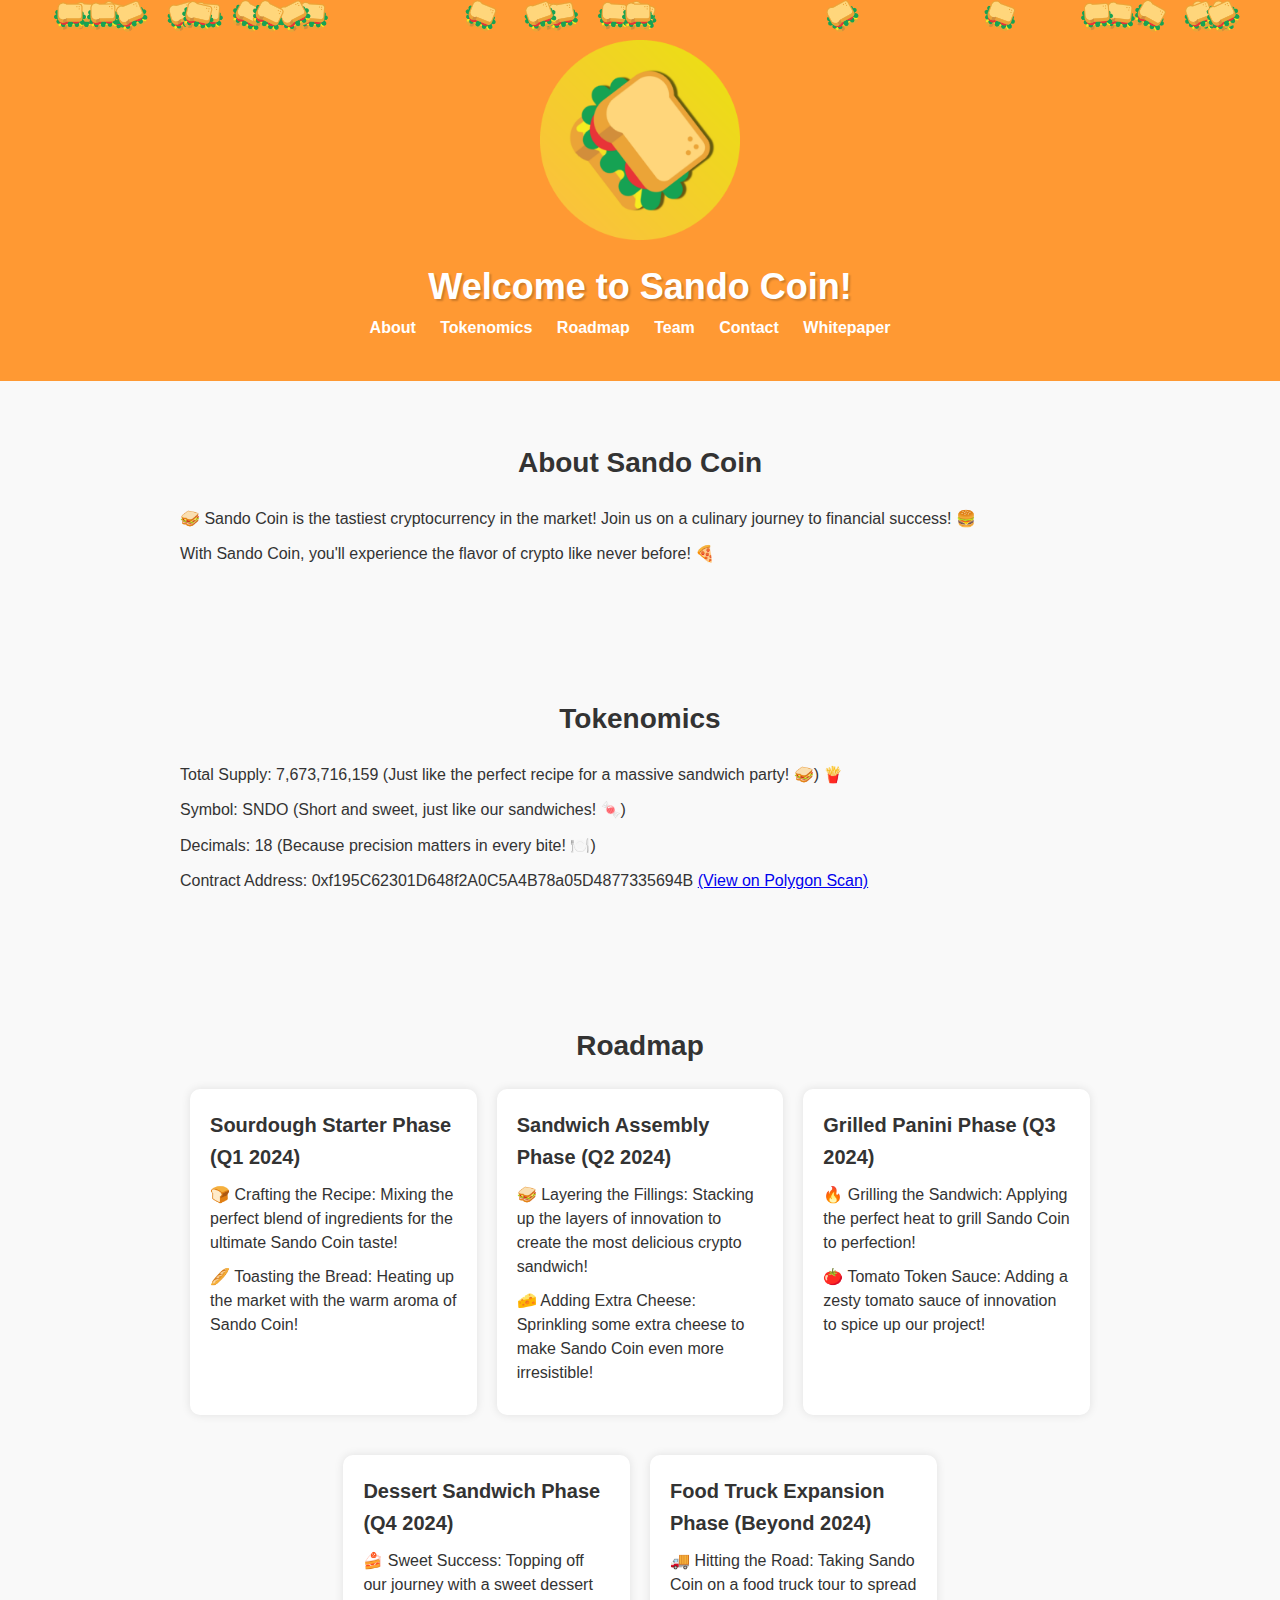
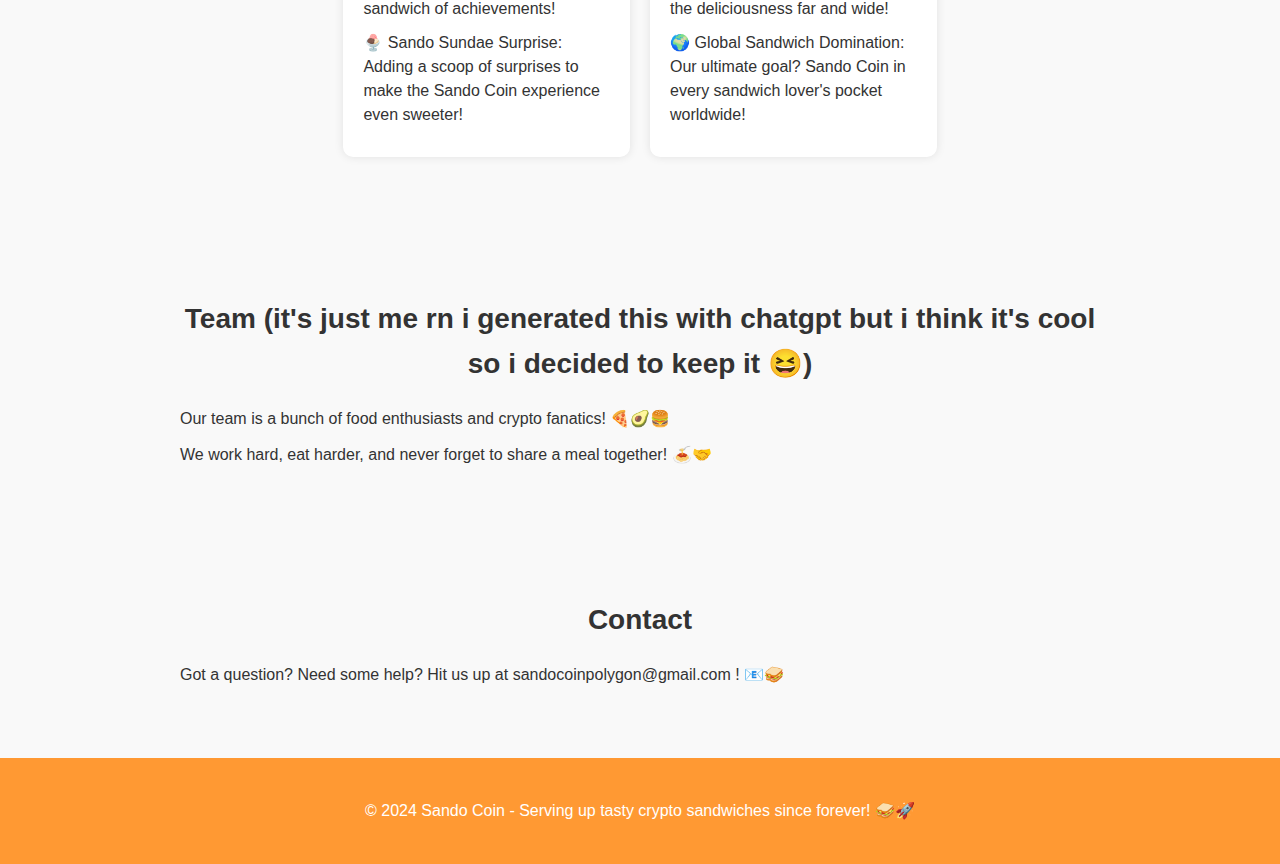
==== index.html @ f401426a "holup lemme cook" ====
<!DOCTYPE html>
<html lang="en">
<head>
    <meta charset="UTF-8">
    <meta name="viewport" content="width=device-width, initial-scale=1.0">
    <title>Sando Coin</title>
    <link rel="stylesheet" href="styles.css">
    <script async src="https://pagead2.googlesyndication.com/pagead/js/adsbygoogle.js?client=ca-pub-7301959374608410"
     crossorigin="anonymous"></script>
    <link rel="shortcut icon" type="image/x-icon" href="favicon.ico?">
</head>
<body>
    <header>
        <div class="container">
            <img src="./assets/sando_coin_image.png" alt="Sando Coin Image">
            <h1>Welcome to Sando Coin!</h1>
            <nav>
                <ul>
                    <li><a href="#about">About</a></li>
                    <li><a href="#tokenomics">Tokenomics</a></li>
                    <li><a href="#roadmap">Roadmap</a></li>
                    <li><a href="#team">Team</a></li>
                    <li><a href="#contact">Contact</a></li>
                    <li><a href="./whitepaper">Whitepaper</a></li> <!-- Link to the whitepaper -->
                </ul>
            </nav>
        </div>
    </header>

    <section id="about">
        <div class="container">
            <h2>About Sando Coin</h2>
            <p>🥪 Sando Coin is the tastiest cryptocurrency in the market! Join us on a culinary journey to financial success! 🍔</p>
            <p>With Sando Coin, you'll experience the flavor of crypto like never before! 🍕</p>
        </div>
    </section>

    <section id="tokenomics">
        <div class="container">
            <h2>Tokenomics</h2>
            <p>Total Supply: 7,673,716,159 (Just like the perfect recipe for a massive sandwich party! 🥪) 🍟</p>
            <p>Symbol: SNDO (Short and sweet, just like our sandwiches! 🍬) </p>
            <p>Decimals: 18 (Because precision matters in every bite! 🍽️) </p>
            <p>Contract Address: <span id="contract-address">Loading...</span></p>
        </div>
    </section>

    <section id="roadmap">
        <div class="container">
            <h2>Roadmap</h2>
            <div class="roadmap-section">
                <div class="phase">
                    <h3>Sourdough Starter Phase (Q1 2024)</h3>
                    <ul>
                        <li>🍞 Crafting the Recipe: Mixing the perfect blend of ingredients for the ultimate Sando Coin taste!</li>
                        <li>🥖 Toasting the Bread: Heating up the market with the warm aroma of Sando Coin!</li>
                    </ul>
                </div>
                <div class="phase">
                    <h3>Sandwich Assembly Phase (Q2 2024)</h3>
                    <ul>
                        <li>🥪 Layering the Fillings: Stacking up the layers of innovation to create the most delicious crypto sandwich!</li>
                        <li>🧀 Adding Extra Cheese: Sprinkling some extra cheese to make Sando Coin even more irresistible!</li>
                    </ul>
                </div>
                <div class="phase">
                    <h3>Grilled Panini Phase (Q3 2024)</h3>
                    <ul>
                        <li>🔥 Grilling the Sandwich: Applying the perfect heat to grill Sando Coin to perfection!</li>
                        <li>🍅 Tomato Token Sauce: Adding a zesty tomato sauce of innovation to spice up our project!</li>
                    </ul>
                </div>
                <div class="phase">
                    <h3>Dessert Sandwich Phase (Q4 2024)</h3>
                    <ul>
                        <li>🍰 Sweet Success: Topping off our journey with a sweet dessert sandwich of achievements!</li>
                        <li>🍨 Sando Sundae Surprise: Adding a scoop of surprises to make the Sando Coin experience even sweeter!</li>
                    </ul>
                </div>
                <div class="phase">
                    <h3>Food Truck Expansion Phase (Beyond 2024)</h3>
                    <ul>
                        <li>🚚 Hitting the Road: Taking Sando Coin on a food truck tour to spread the deliciousness far and wide!</li>
                        <li>🌍 Global Sandwich Domination: Our ultimate goal? Sando Coin in every sandwich lover's pocket worldwide!</li>
                    </ul>
                </div>
            </div>
        </div>
    </section>

    <section id="team">
        <div class="container">
            <h2>Team (it's just me rn i generated this with chatgpt but i think it's cool so i decided to keep it 😆)</h2>
            <p>Our team is a bunch of food enthusiasts and crypto fanatics! 🍕🥑🍔</p>
            <p>We work hard, eat harder, and never forget to share a meal together! 🍝🤝</p>
        </div>
    </section>

    <section id="contact">
        <div class="container">
            <h2>Contact</h2>
            <p>Got a question? Need some help? Hit us up at <a href="mailto:sandocoinpolygon@gmail.com"></a> sandocoinpolygon@gmail.com ! 📧🥪</p>
        </div>
    </section>

    <footer>
        <div class="container">
            <p>&copy; 2024 Sando Coin - Serving up tasty crypto sandwiches since forever! 🥪🚀</p>
        </div>
    </footer>

    <div class="sandwiches"></div>

    <script src="animations.js"></script>
    <script src="contract.js"></script>
</body>
</html>
---- styles.css ----
/* Reset CSS */
* {
    margin: 0;
    padding: 0;
    box-sizing: border-box;
}

body {
    font-family: Arial, sans-serif;
    background-color: #f9f9f9;
    color: #333;
    line-height: 1.6;
    overflow-x: hidden; /* Prevent horizontal scrollbar */
}

.container {
    max-width: 960px;
    margin: 0 auto;
    padding: 20px;
}

header {
    background-color: #ff9933;
    color: #fff;
    padding: 20px 0;
    text-align: center;
    animation: fadeInDown 1s ease-out; /* Fade in animation */
}

header img {
    max-width: 200px;
}

header h1 {
    margin-top: 10px;
    font-size: 36px;
    text-shadow: 2px 2px 2px rgba(0, 0, 0, 0.2);
}

nav ul {
    list-style-type: none;
}

nav ul li {
    display: inline;
    margin-right: 20px;
}

nav ul li a {
    text-decoration: none;
    color: #fff;
    font-weight: bold;
}

section {
    padding: 40px 0;
    animation: fadeInUp 1s ease-out; /* Fade in animation */
}

section h2 {
    margin-bottom: 20px;
    font-size: 28px;
    text-align: center;
}

section p {
    margin-bottom: 10px;
}

footer {
    background-color: #ff9933;
    color: #fff;
    text-align: center;
    padding: 20px 0;
    animation: fadeInUp 1s ease-out; /* Fade in animation */
}

footer p {
    margin: 0;
}

/* Roadmap Styles */
.roadmap-section {
    display: flex;
    flex-wrap: wrap;
    justify-content: center;
    gap: 20px;
}

.phase {
    background-color: #fff;
    border-radius: 10px;
    box-shadow: 0 0 10px rgba(0, 0, 0, 0.1);
    padding: 20px;
    width: calc(33.33% - 20px);
    margin-bottom: 20px;
    animation: fadeIn 1s ease-out; /* Fade in animation */
}

.phase h3 {
    font-size: 20px;
    margin-bottom: 10px;
    color: #333;
}

.phase ul {
    list-style-type: none;
    padding: 0;
}

.phase ul li {
    margin-bottom: 10px;
    line-height: 1.5;
}

/* Animations */
@keyframes fadeInDown {
    from {
        opacity: 0;
        transform: translateY(-50px);
    }
    to {
        opacity: 1;
        transform: translateY(0);
    }
}

@keyframes fadeInUp {
    from {
        opacity: 0;
        transform: translateY(50px);
    }
    to {
        opacity: 1;
        transform: translateY(0);
    }
}

@keyframes fadeIn {
    from {
        opacity: 0;
    }
    to {
        opacity: 1;
    }
}

/* Animated background */
body {
    
}

.sandwiches {
    position: fixed;
    top: 0;
    left: 0;
    width: 100%;
    height: 100%;
    pointer-events: none; /* Ensure sandwiches don't interfere with user interactions */
}

.sandwich {
    position: absolute;
    width: 32px;
    height: 32px;
    background: url('./assets/sandwich.png') no-repeat center center/contain;
    animation: fall 5s linear infinite;
}

/* Animation keyframes */
@keyframes fall {
    0% {
        transform: translateY(-100%);
    }
    100% {
        transform: translateY(100vh);
    }
}
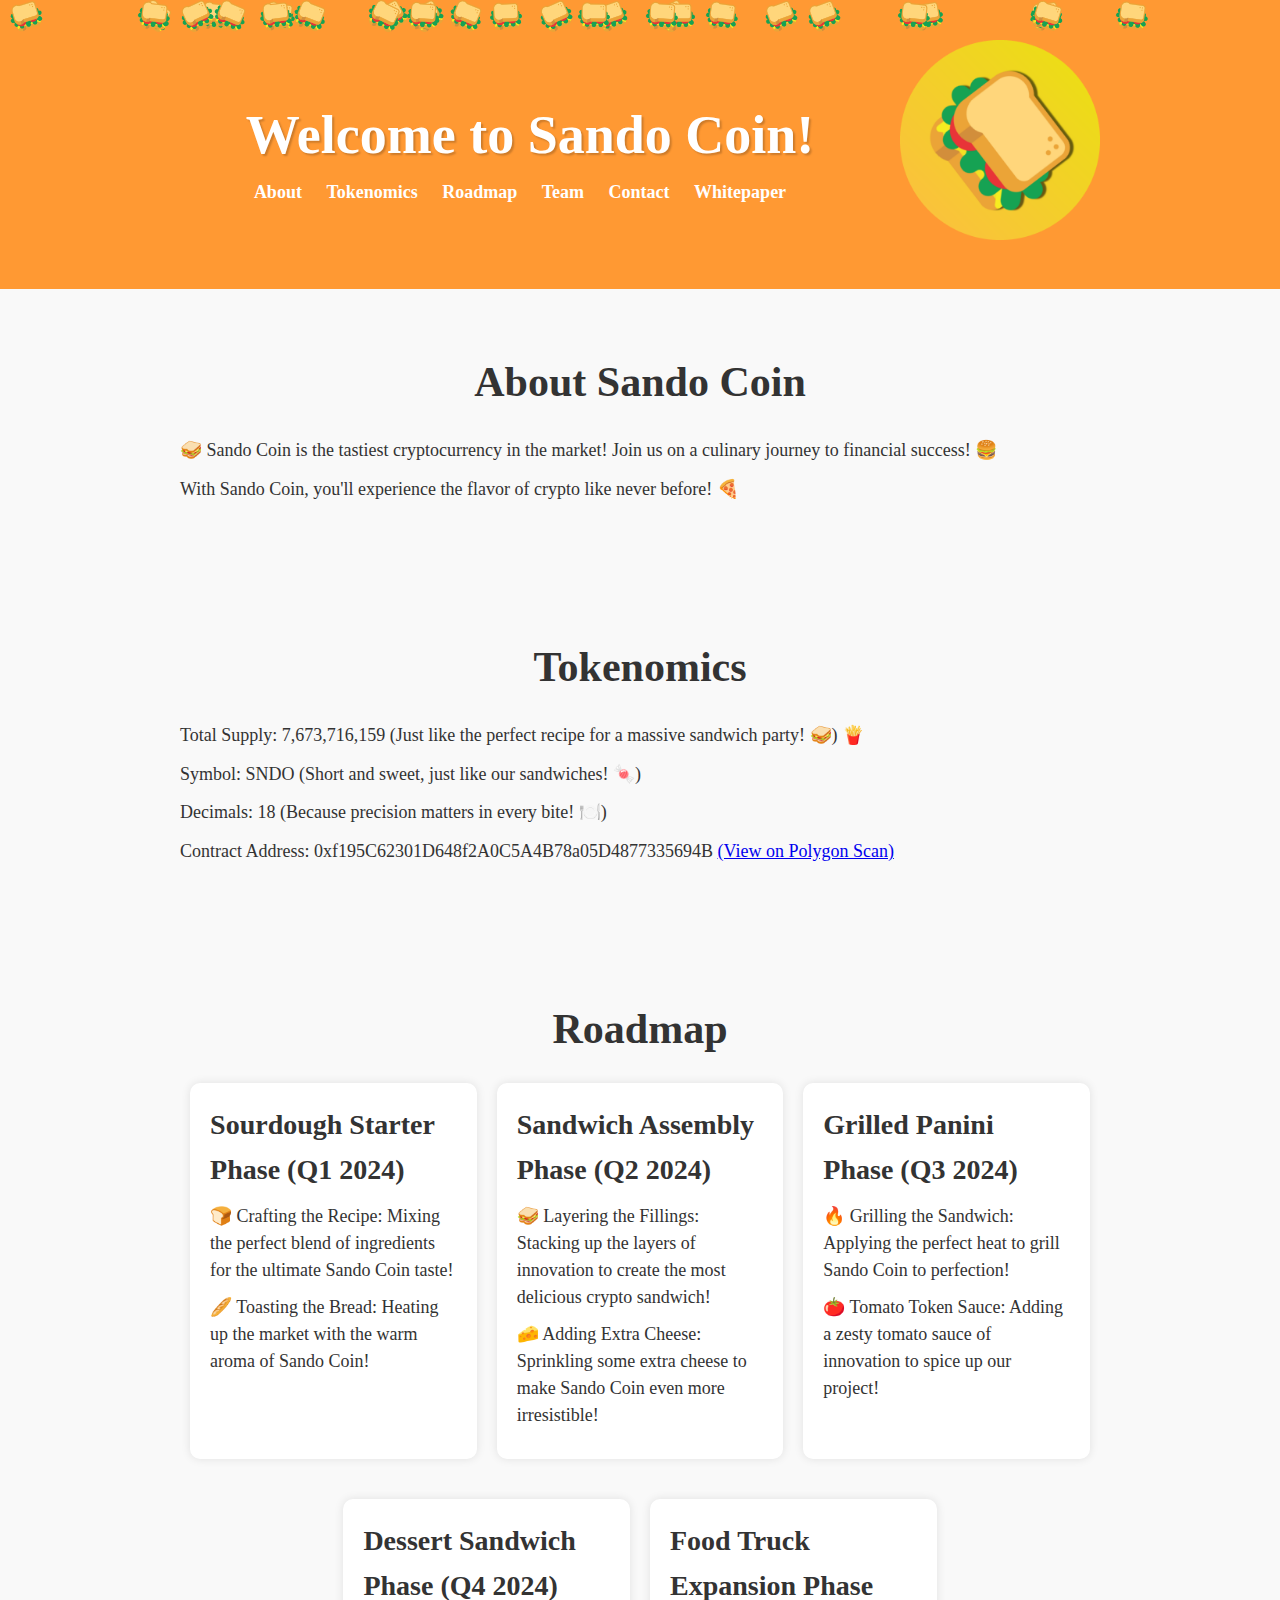
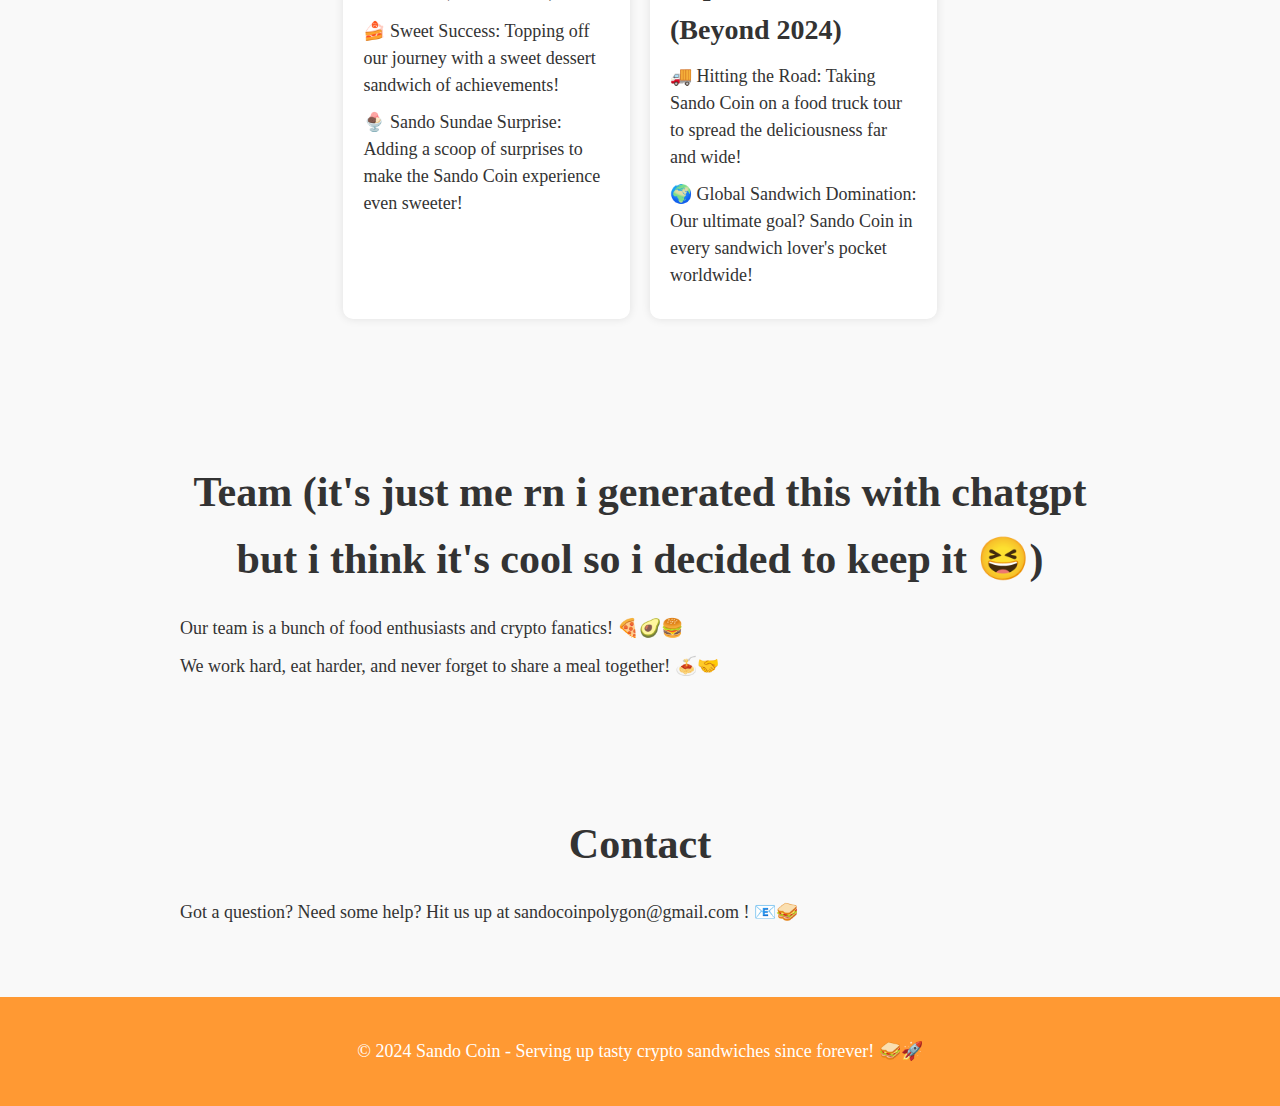
==== commit 3a22315d: "did a bunch of things, thanks chatgpt" ====
--- a/index.html
+++ b/index.html
@@ -12,20 +12,29 @@
 <body>
     <header>
         <div class="container">
-            <img src="./assets/sando_coin_image.png" alt="Sando Coin Image">
-            <h1>Welcome to Sando Coin!</h1>
-            <nav>
-                <ul>
-                    <li><a href="#about">About</a></li>
-                    <li><a href="#tokenomics">Tokenomics</a></li>
-                    <li><a href="#roadmap">Roadmap</a></li>
-                    <li><a href="#team">Team</a></li>
-                    <li><a href="#contact">Contact</a></li>
-                    <li><a href="./whitepaper">Whitepaper</a></li> <!-- Link to the whitepaper -->
-                </ul>
-            </nav>
+            <div class="header-content">
+                <div class="text">
+                    <h1>Welcome to Sando Coin!</h1>
+                    <nav>
+                        <ul>
+                            <li><a href="#about">About</a></li>
+                            <li><a href="#tokenomics">Tokenomics</a></li>
+                            <li><a href="#roadmap">Roadmap</a></li>
+                            <li><a href="#team">Team</a></li>
+                            <li><a href="#contact">Contact</a></li>
+                            <li><a href="./whitepaper">Whitepaper</a></li> <!-- Link to the whitepaper -->
+                        </ul>
+                    </nav>
+                </div>
+                <div class="image">
+                    <img src="./assets/sando_coin_image.png" alt="Sando Coin Image">
+                </div>
+            </div>
         </div>
     </header>
+    
+    
+    
 
     <section id="about">
         <div class="container">
--- a/styles.css
+++ b/styles.css
@@ -6,11 +6,12 @@
 }
 
 body {
-    font-family: Arial, sans-serif;
+    font-family: 'ComicSans', cursive;
     background-color: #f9f9f9;
     color: #333;
     line-height: 1.6;
     overflow-x: hidden; /* Prevent horizontal scrollbar */
+    font-size: 18px;
 }
 
 .container {
@@ -25,7 +26,7 @@
     padding: 20px 0;
     text-align: center;
     animation: fadeInDown 1s ease-out; /* Fade in animation */
-}
+} 
 
 header img {
     max-width: 200px;
@@ -33,9 +34,9 @@
 
 header h1 {
     margin-top: 10px;
-    font-size: 36px;
+    font-size: 54px;
     text-shadow: 2px 2px 2px rgba(0, 0, 0, 0.2);
-}
+} 
 
 nav ul {
     list-style-type: none;
@@ -50,6 +51,7 @@
     text-decoration: none;
     color: #fff;
     font-weight: bold;
+    font-size: 18px
 }
 
 section {
@@ -59,7 +61,7 @@
 
 section h2 {
     margin-bottom: 20px;
-    font-size: 28px;
+    font-size: 42px;
     text-align: center;
 }
 
@@ -98,7 +100,7 @@
 }
 
 .phase h3 {
-    font-size: 20px;
+    font-size: 28px;
     margin-bottom: 10px;
     color: #333;
 }
@@ -111,6 +113,7 @@
 .phase ul li {
     margin-bottom: 10px;
     line-height: 1.5;
+    font-size: 18px;
 }
 
 /* Animations */
@@ -176,3 +179,39 @@
         transform: translateY(100vh);
     }
 }
+/* cool am i right*/
+@font-face {
+    font-family: 'ComicSans';
+    src: url('assets/COMICSANS.TTF') format('ttf'),
+         url('assets/COMICSANSBOLD.TTF') format('ttf');
+}
+
+h1, h2, h3, h4, h5, h6 {
+    font-family: 'ComicSans', cursive; /* Use 'ComicSans' font for all headings */
+    font-weight: bold; /* Make all headings bold */
+  }
+  .header-content {
+    display: flex;
+    align-items: center;
+}
+
+.header-content .text {
+    flex: 1;
+}
+
+.header-content .image {
+    margin-left: 20px;
+}
+
+/* Media query for smaller screens */
+@media (max-width: 768px) {
+    .header-content {
+        flex-direction: column;
+        align-items: center;
+    }
+
+    .header-content .image {
+        margin-top: 20px;
+        margin-left: 0;
+    }
+}
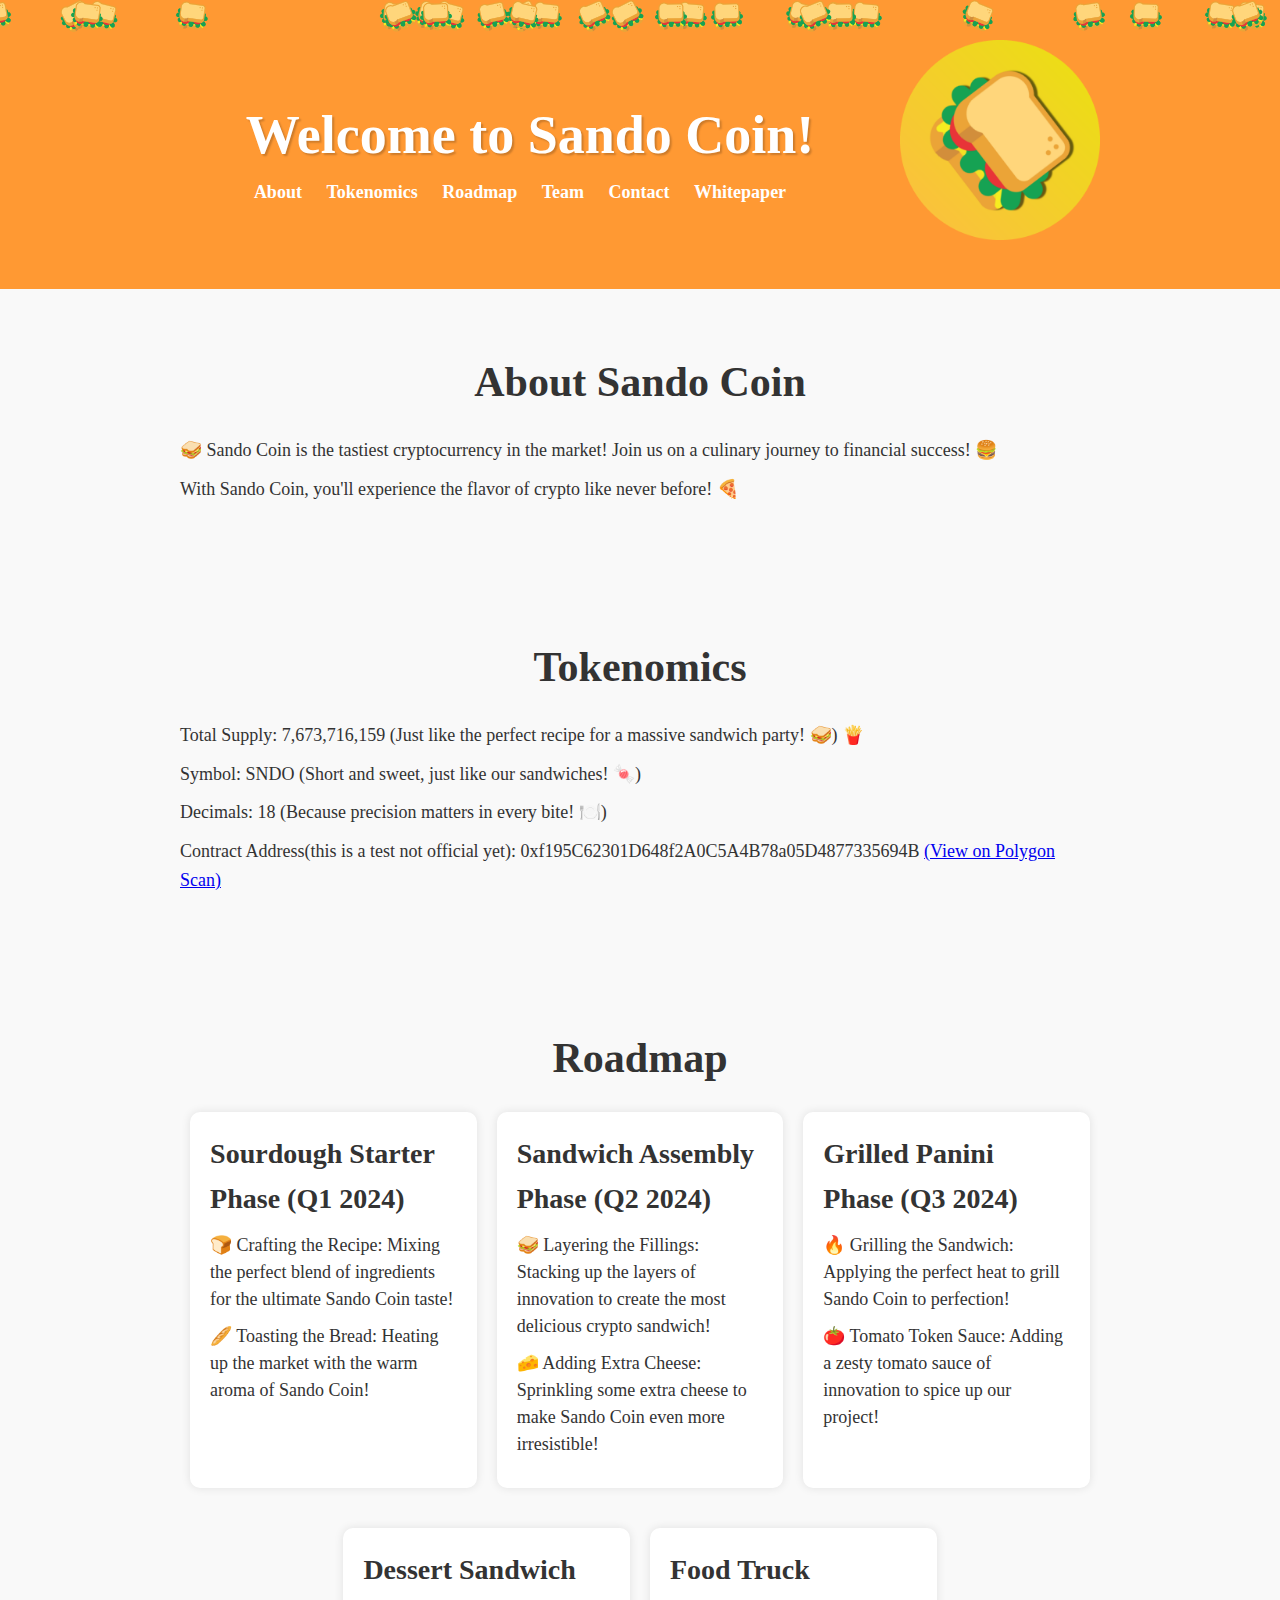
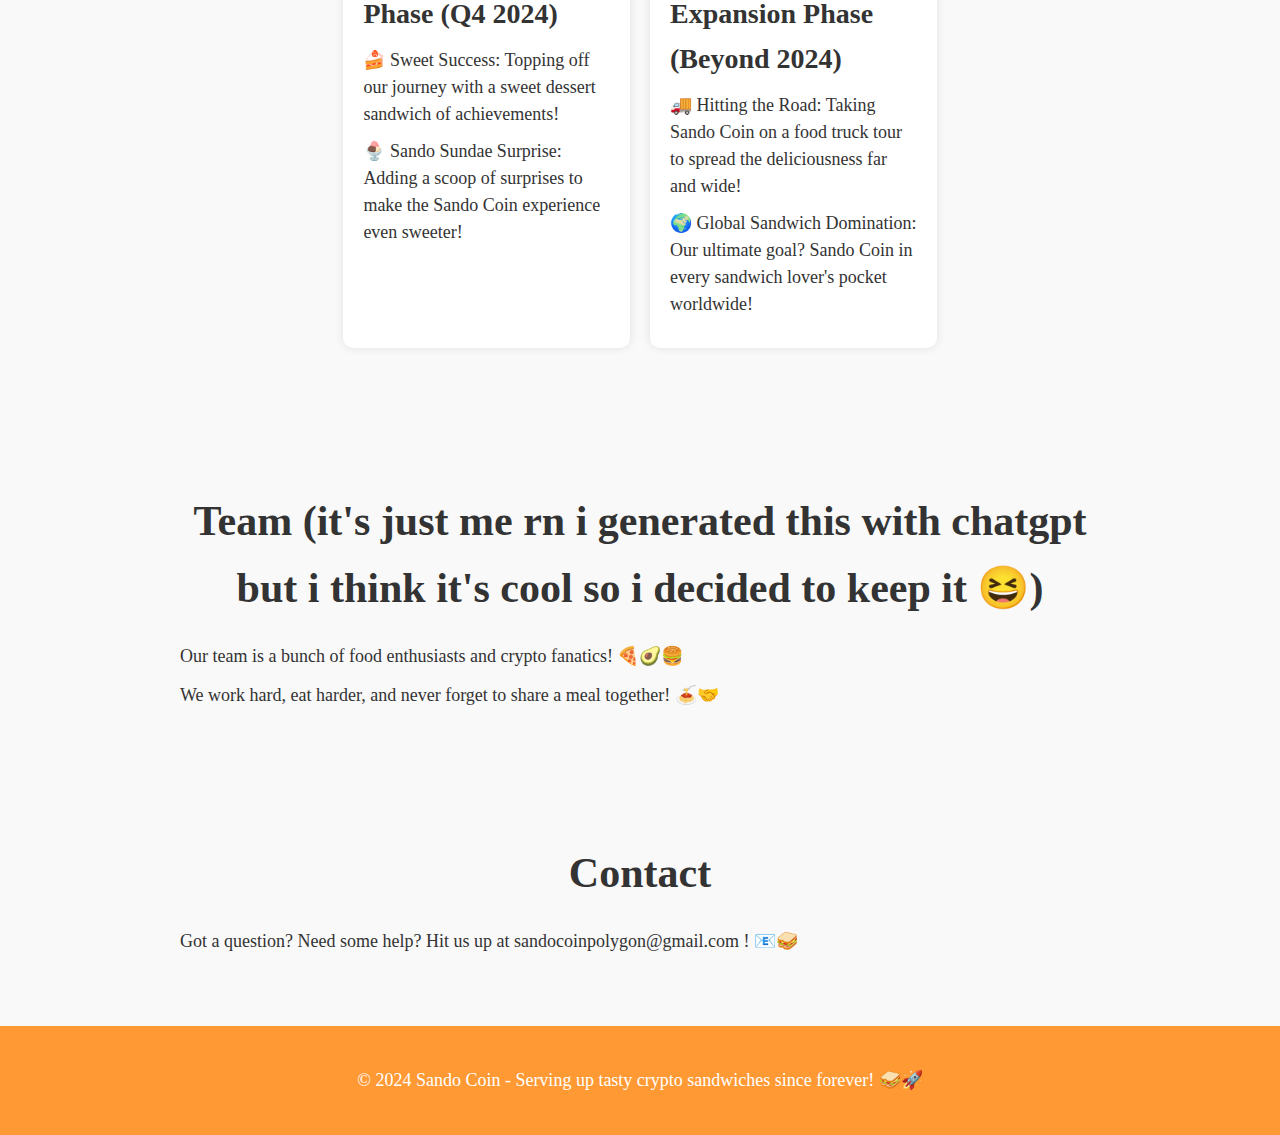
==== commit 9f2e6e8b: "ok holup dont do shizz yet" ====
--- a/index.html
+++ b/index.html
@@ -50,7 +50,7 @@
             <p>Total Supply: 7,673,716,159 (Just like the perfect recipe for a massive sandwich party! 🥪) 🍟</p>
             <p>Symbol: SNDO (Short and sweet, just like our sandwiches! 🍬) </p>
             <p>Decimals: 18 (Because precision matters in every bite! 🍽️) </p>
-            <p>Contract Address: <span id="contract-address">Loading...</span></p>
+            <p>Contract Address(this is a test not official yet): <span id="contract-address">Loading...</span></p>
         </div>
     </section>
 
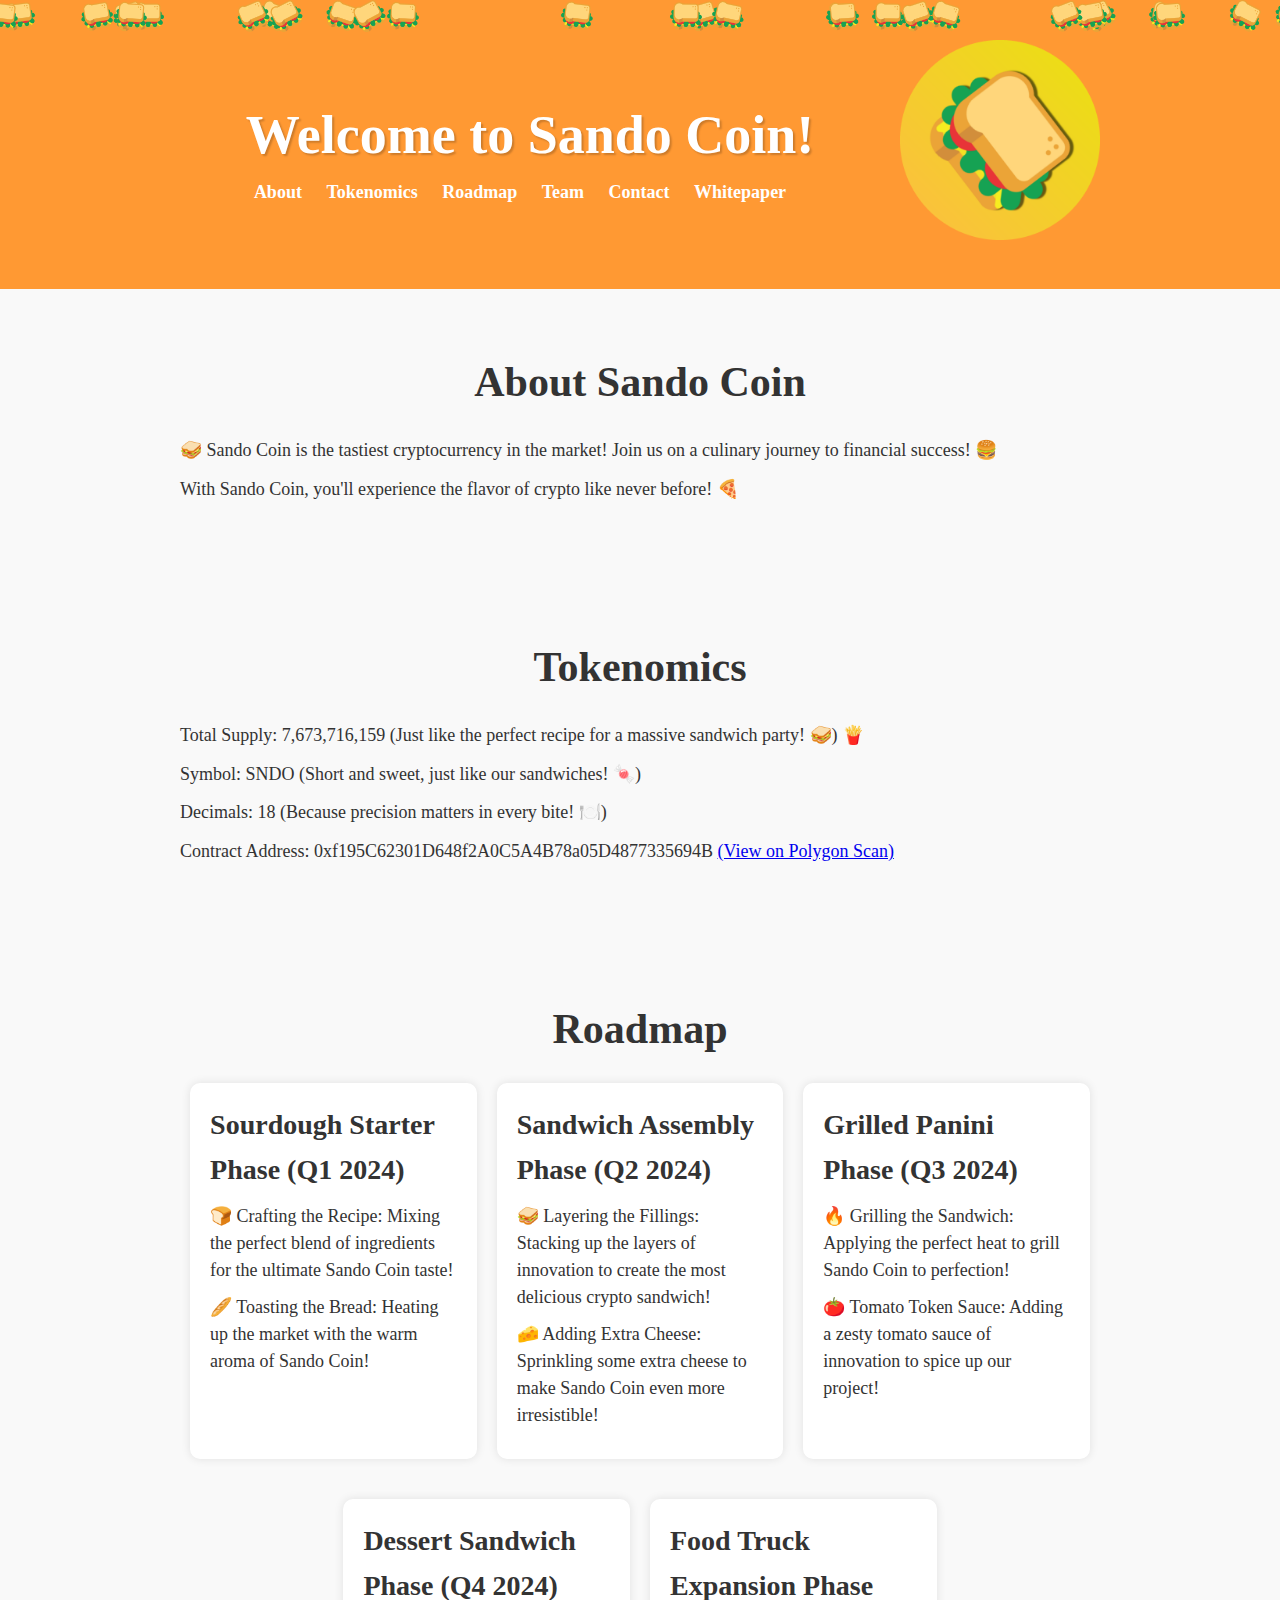
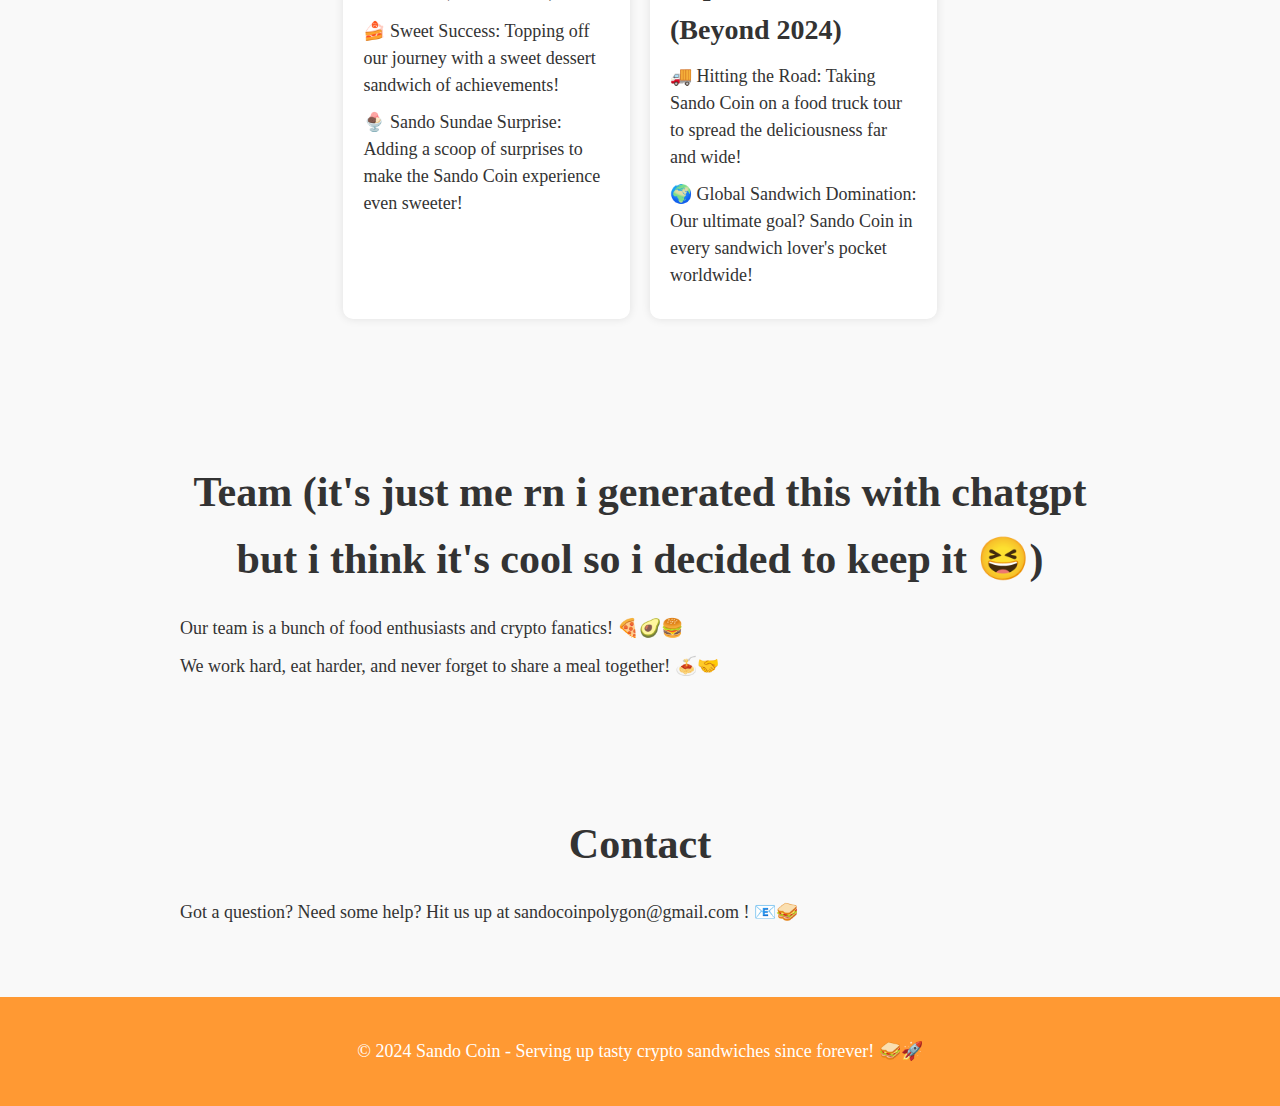
==== commit ca582369: "i cant make airdrop pls someone help me lol" ====
--- a/index.html
+++ b/index.html
@@ -50,7 +50,7 @@
             <p>Total Supply: 7,673,716,159 (Just like the perfect recipe for a massive sandwich party! 🥪) 🍟</p>
             <p>Symbol: SNDO (Short and sweet, just like our sandwiches! 🍬) </p>
             <p>Decimals: 18 (Because precision matters in every bite! 🍽️) </p>
-            <p>Contract Address(this is a test not official yet): <span id="contract-address">Loading...</span></p>
+            <p>Contract Address: <span id="contract-address">Loading...</span></p>
         </div>
     </section>
 
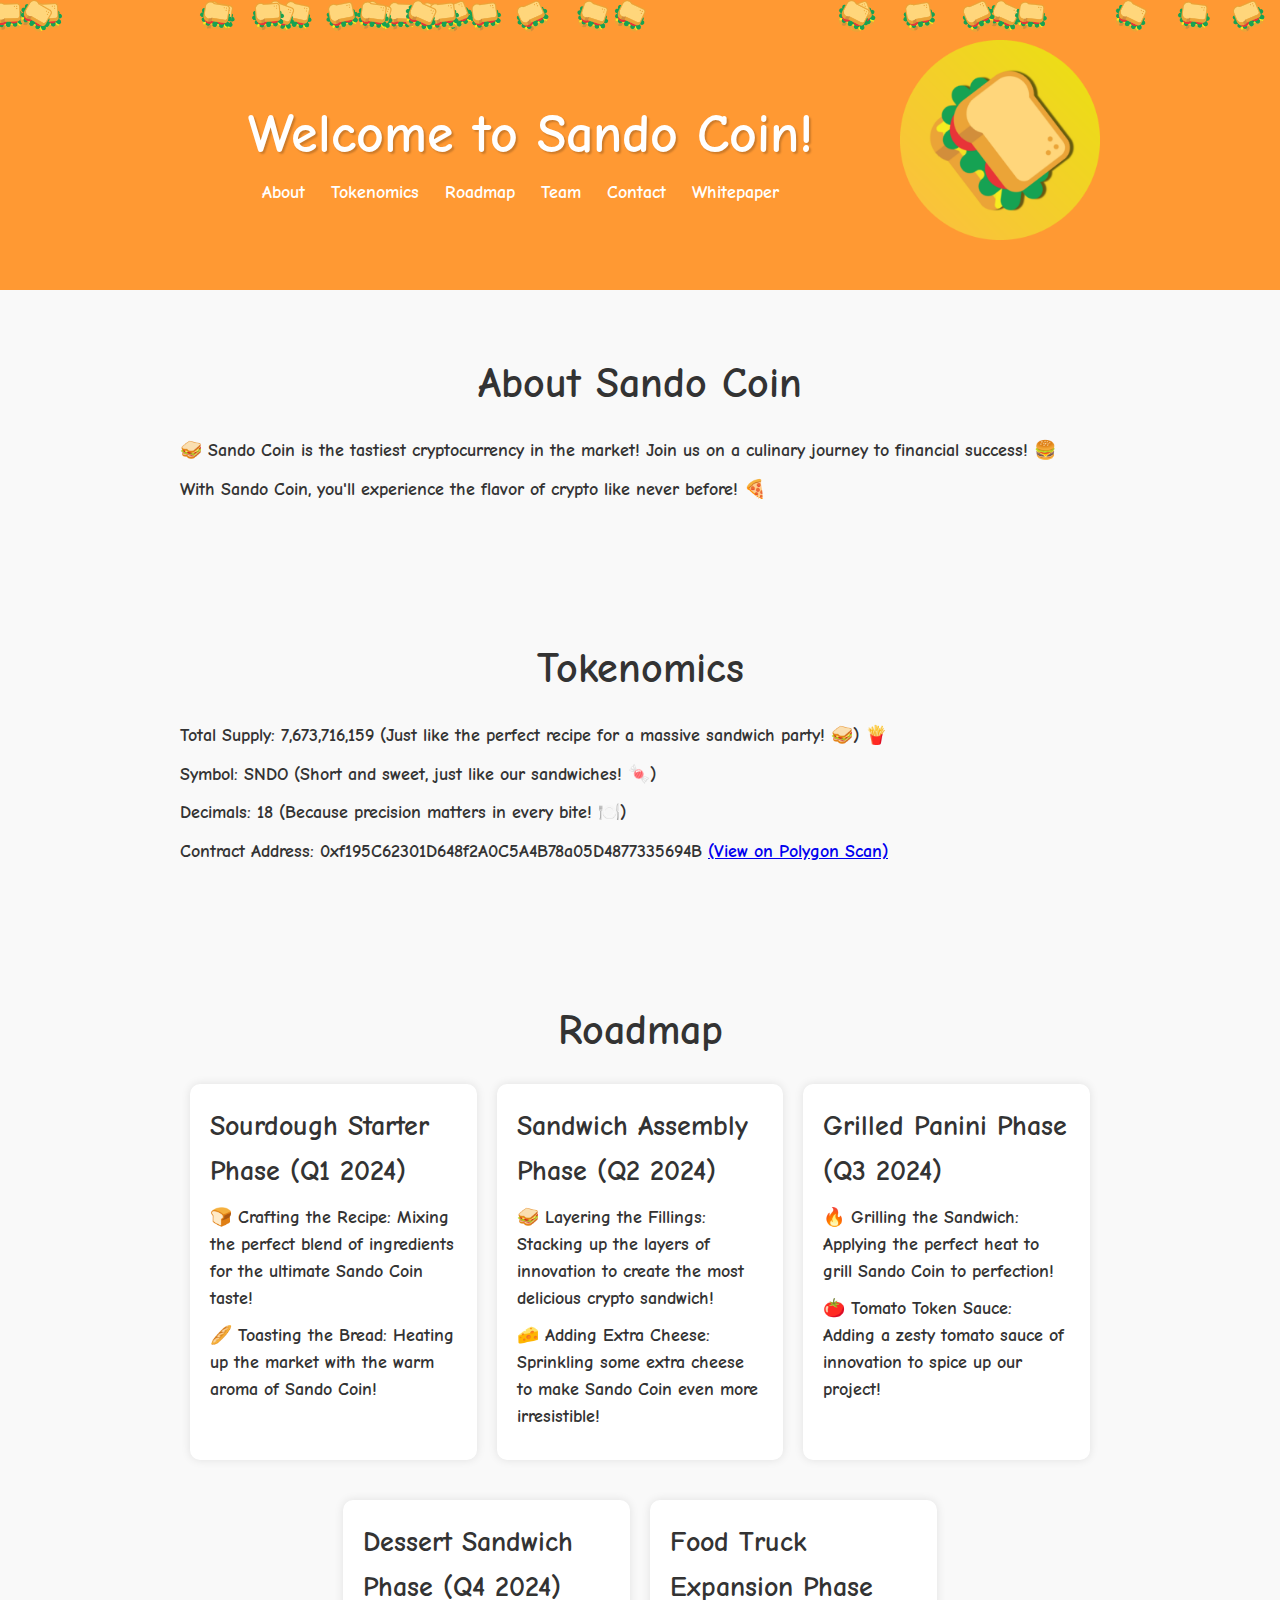
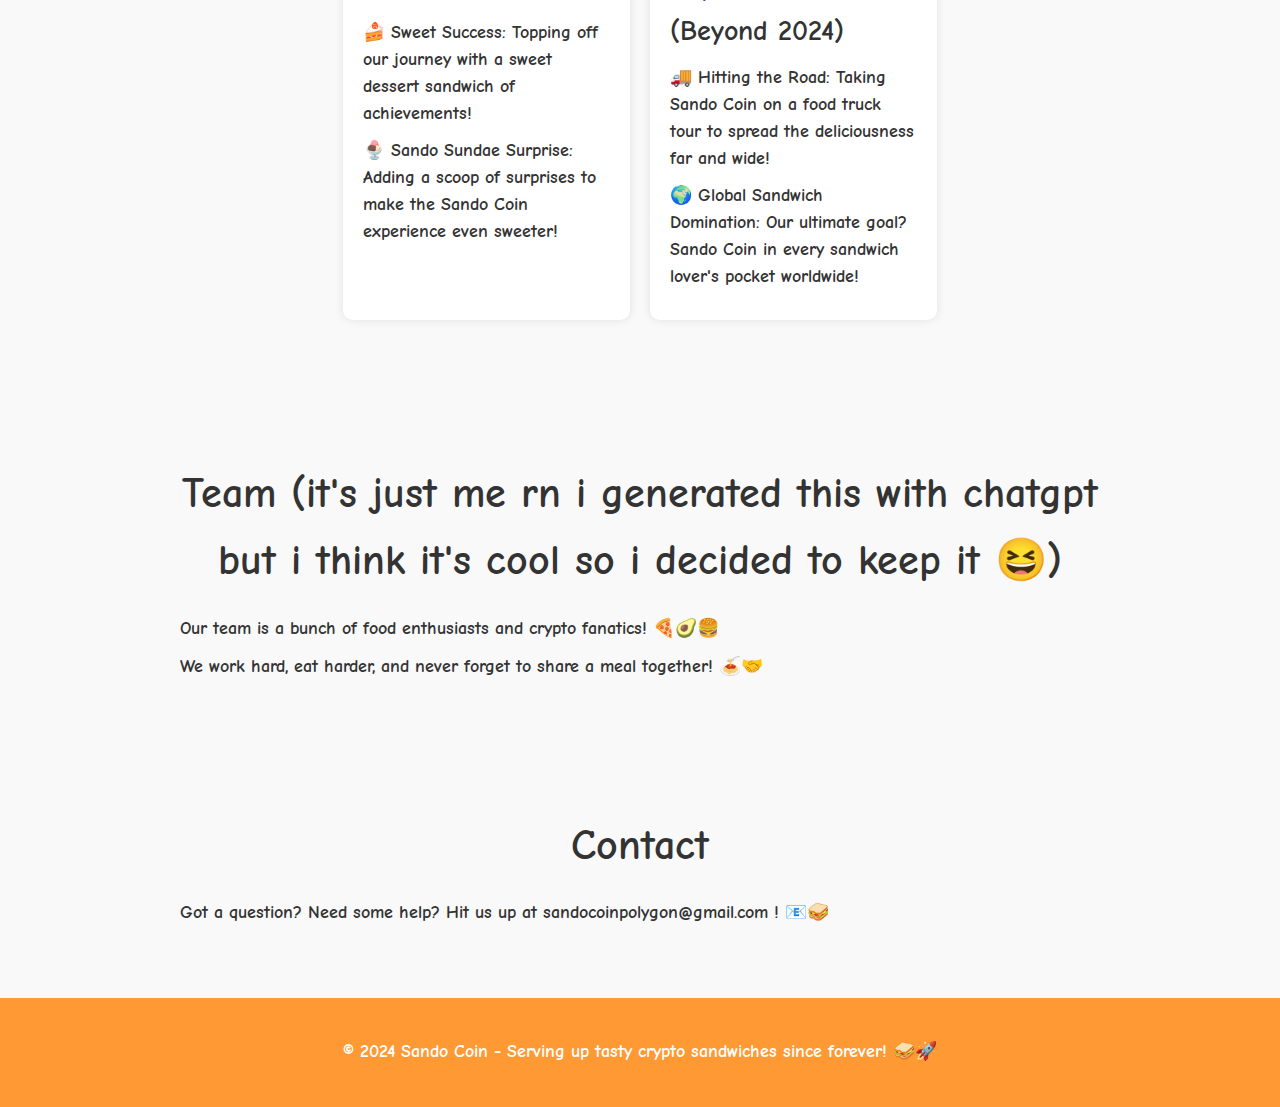
==== commit 121c467d: "finally epicness" ====
--- a/index.html
+++ b/index.html
@@ -8,6 +8,9 @@
     <script async src="https://pagead2.googlesyndication.com/pagead/js/adsbygoogle.js?client=ca-pub-7301959374608410"
      crossorigin="anonymous"></script>
     <link rel="shortcut icon" type="image/x-icon" href="favicon.ico?">
+    <link rel="preconnect" href="https://fonts.googleapis.com">
+    <link rel="preconnect" href="https://fonts.gstatic.com" crossorigin>
+    <link href="https://fonts.googleapis.com/css2?family=Comic+Neue:ital,wght@0,300;0,400;0,700;1,300;1,400;1,700&display=swap" rel="stylesheet">
 </head>
 <body>
     <header>
--- a/styles.css
+++ b/styles.css
@@ -6,7 +6,8 @@
 }
 
 body {
-    font-family: 'ComicSans', cursive;
+    font-family: 'Comic Neue', cursive;
+    font-weight: 700;
     background-color: #f9f9f9;
     color: #333;
     line-height: 1.6;
@@ -179,16 +180,10 @@
         transform: translateY(100vh);
     }
 }
-/* cool am i right*/
-@font-face {
-    font-family: 'ComicSans';
-    src: url('assets/COMICSANS.TTF') format('ttf'),
-         url('assets/COMICSANSBOLD.TTF') format('ttf');
-}
 
 h1, h2, h3, h4, h5, h6 {
-    font-family: 'ComicSans', cursive; /* Use 'ComicSans' font for all headings */
-    font-weight: bold; /* Make all headings bold */
+    font-family: 'Comic Neue', cursive; /* Use 'Comic Neue' font for all headings (i wanted to use comic sans but idk its microsoft*/
+    font-weight: 800; /* Make all headings bold */
   }
   .header-content {
     display: flex;
@@ -215,3 +210,68 @@
         margin-left: 0;
     }
 }
+
+.faucet {
+    text-align: center;
+  }
+  
+.center {
+    display: flex;
+    justify-content: center;
+}
+  
+button {
+    padding: 10px 20px;
+    font-size: 1.2rem;
+    background-color: #4CAF50;
+    color: white;
+    border: none;
+    border-radius: 5px;
+    cursor: pointer;
+    transition: background-color 0.3s;
+}
+  
+button:hover {
+    background-color: #45a049;
+}
+  
+.hidden {
+    display: none;
+}
+
+.comic-neue-light {
+    font-family: "Comic Neue", cursive;
+    font-weight: 300;
+    font-style: normal;
+}
+  
+.comic-neue-regular {
+    font-family: "Comic Neue", cursive;
+    font-weight: 400;
+    font-style: normal;
+}
+  
+.comic-neue-bold {
+    font-family: "Comic Neue", cursive;
+    font-weight: 700;
+    font-style: normal;
+}
+  
+.comic-neue-light-italic {
+    font-family: "Comic Neue", cursive;
+    font-weight: 300;
+    font-style: italic;
+}
+  
+.comic-neue-regular-italic {
+    font-family: "Comic Neue", cursive;
+    font-weight: 400;
+    font-style: italic;
+}
+  
+.comic-neue-bold-italic {
+    font-family: "Comic Neue", cursive;
+    font-weight: 700;
+    font-style: italic;
+}
+  
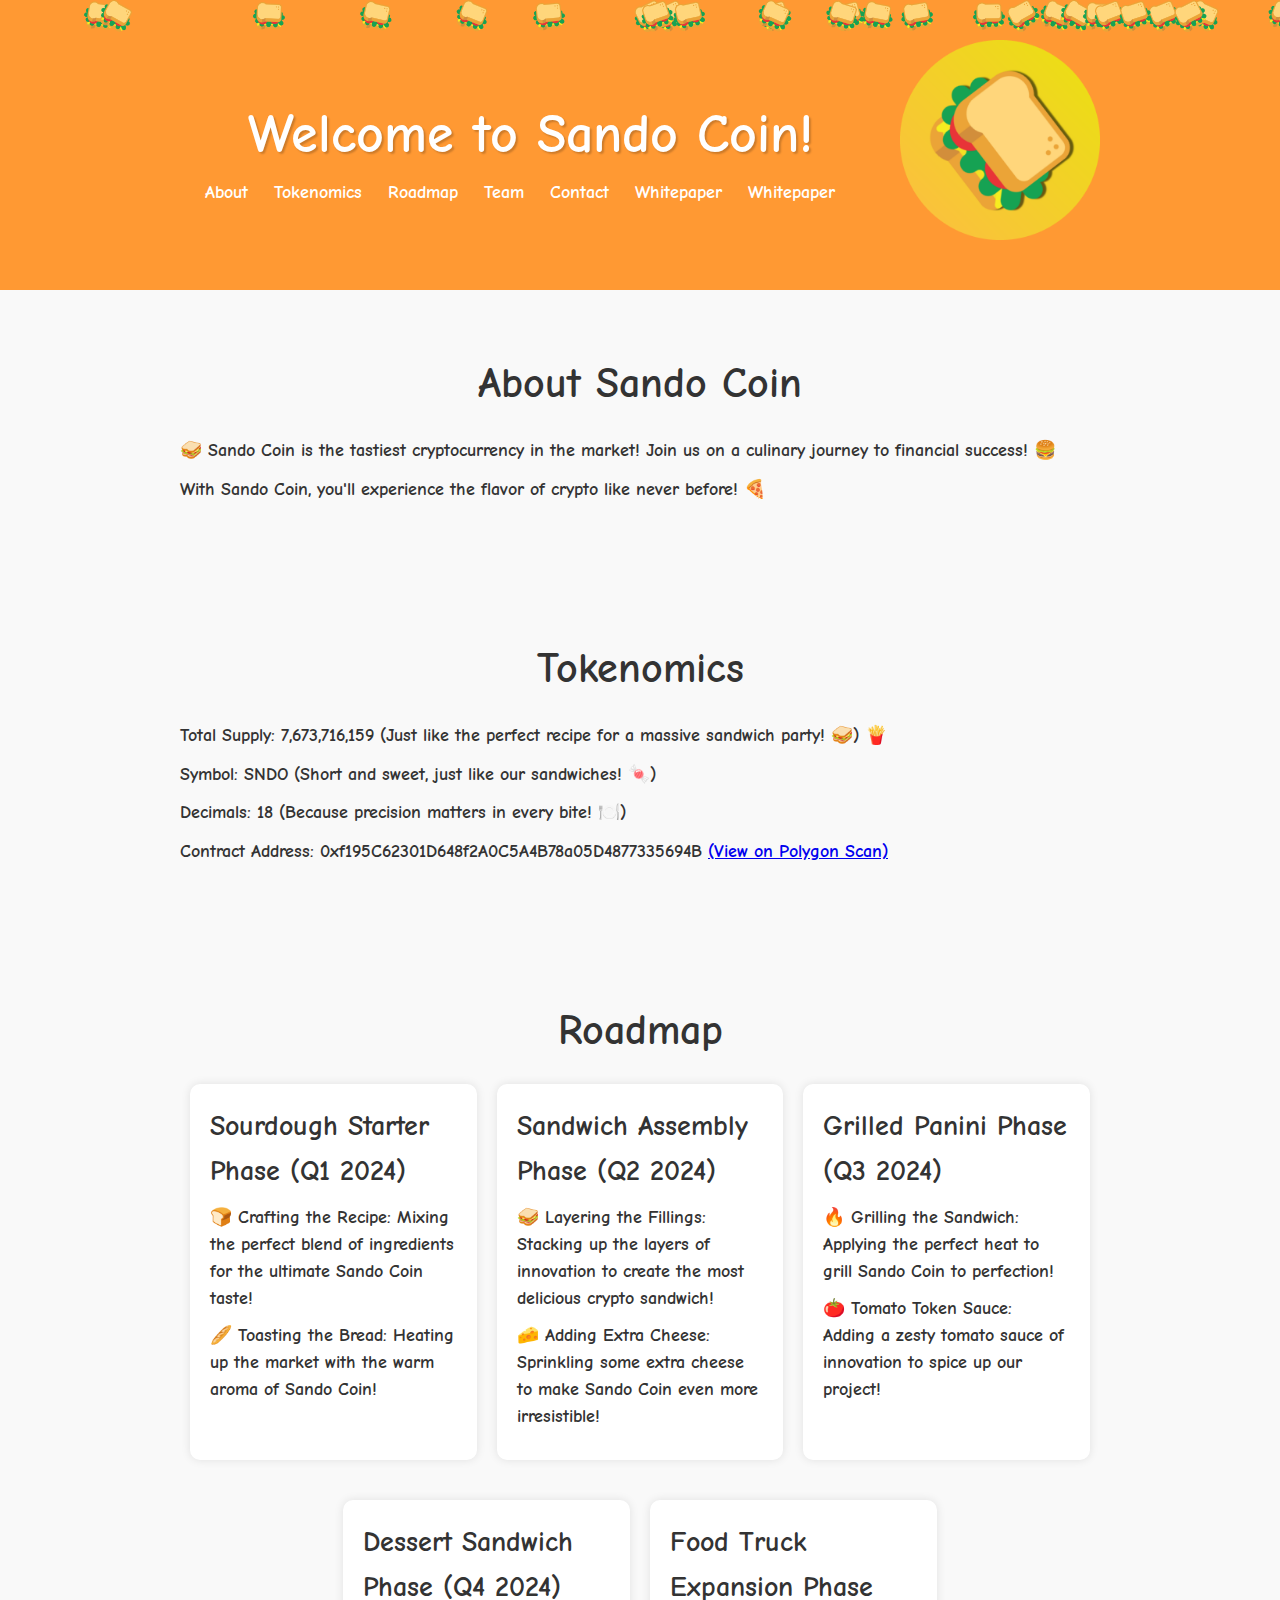
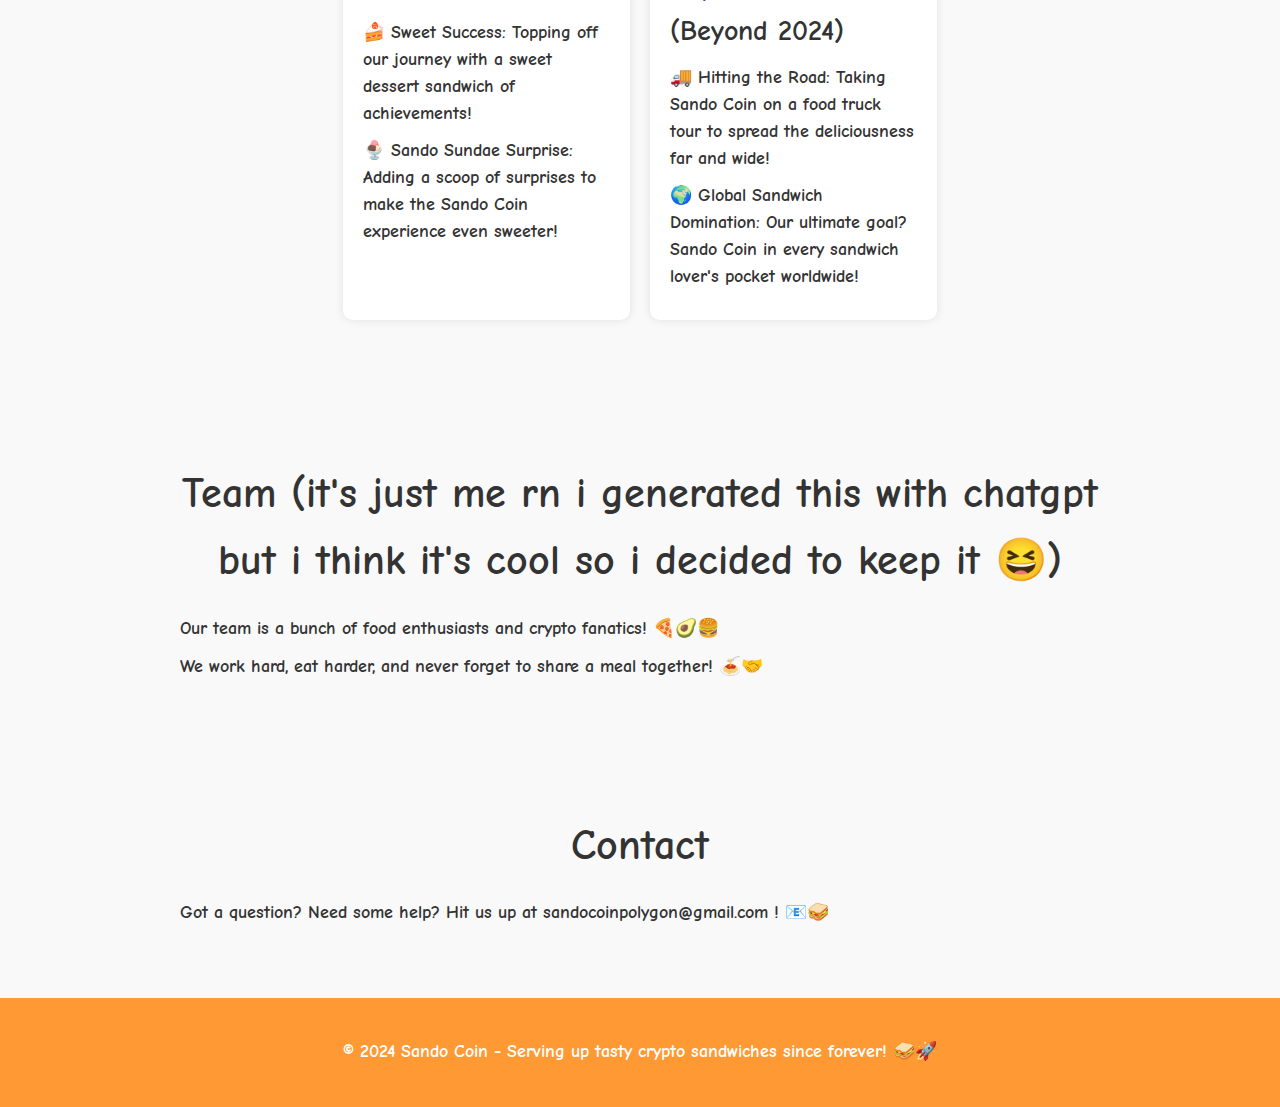
==== commit 069b89cf: "commit real" ====
--- a/index.html
+++ b/index.html
@@ -26,6 +26,7 @@
                             <li><a href="#team">Team</a></li>
                             <li><a href="#contact">Contact</a></li>
                             <li><a href="./whitepaper">Whitepaper</a></li> <!-- Link to the whitepaper -->
+                            <li><a href="./faucet">Whitepaper</a></li>
                         </ul>
                     </nav>
                 </div>
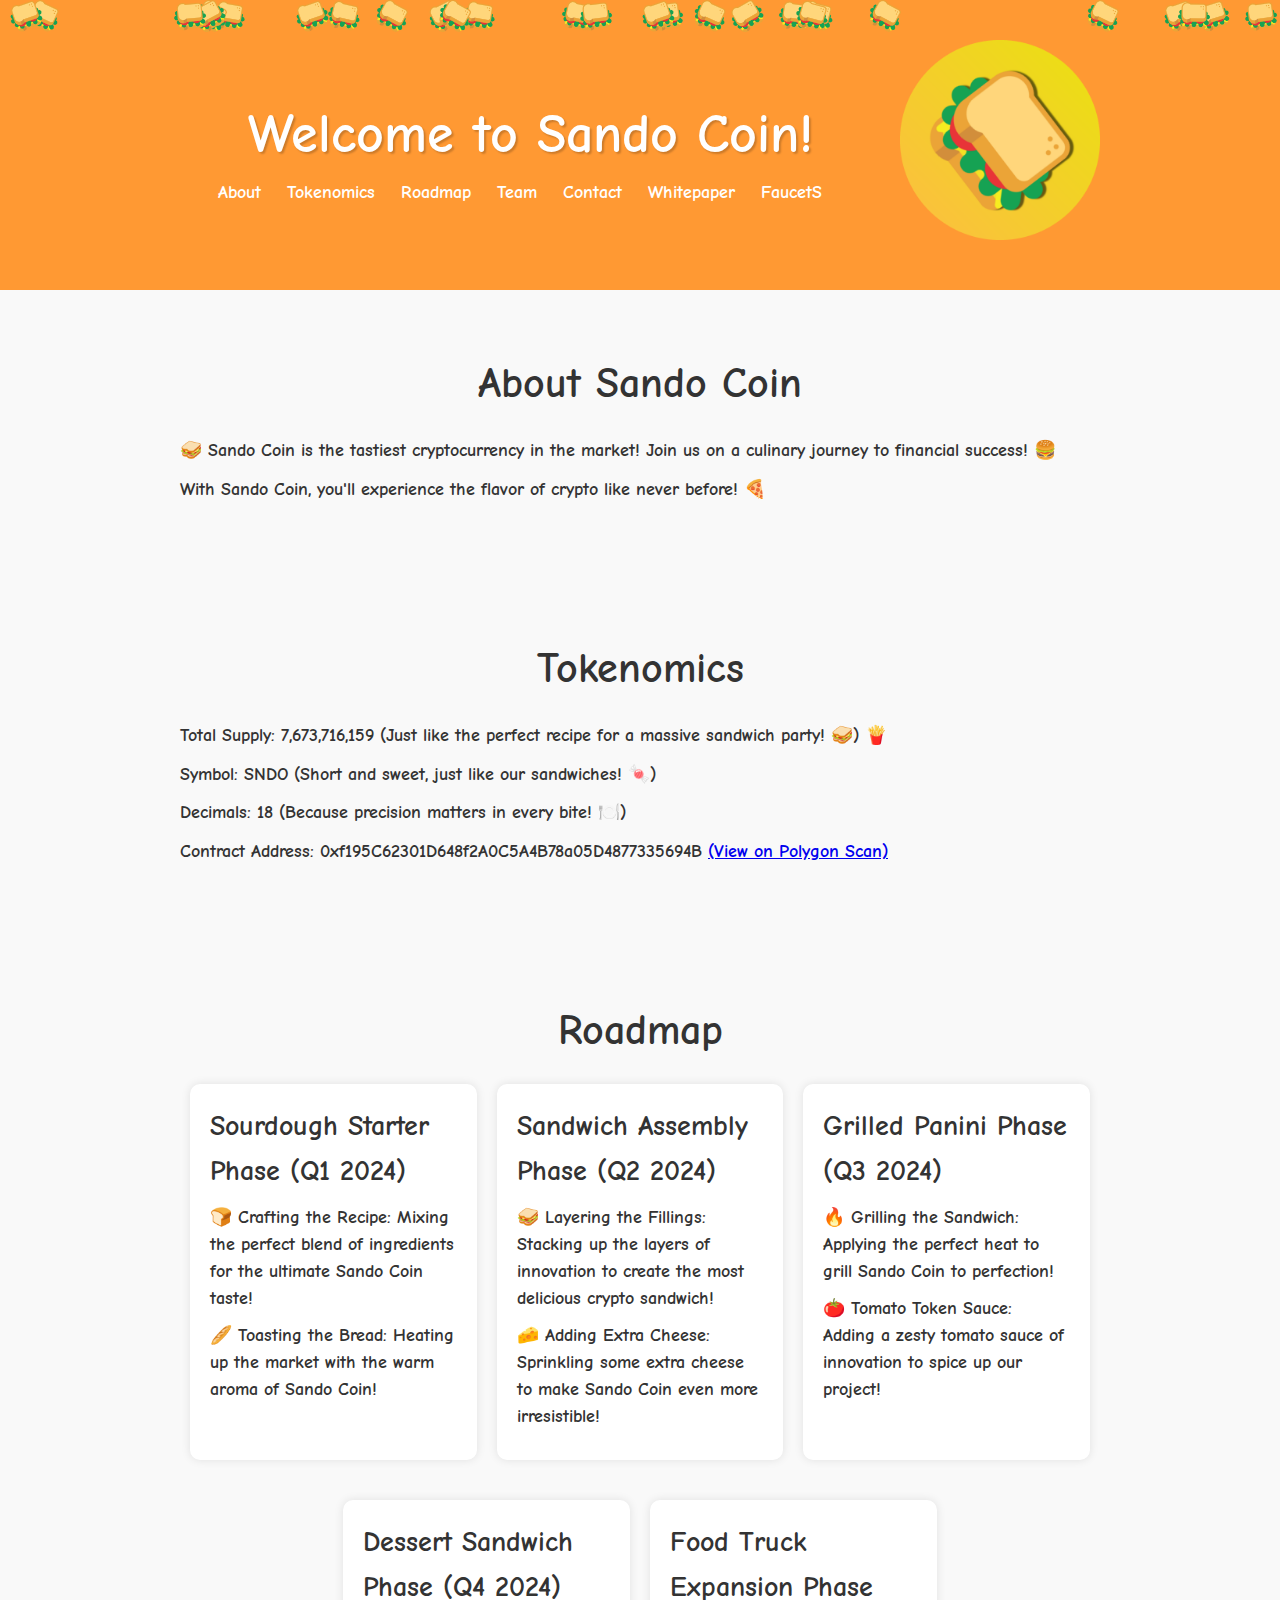
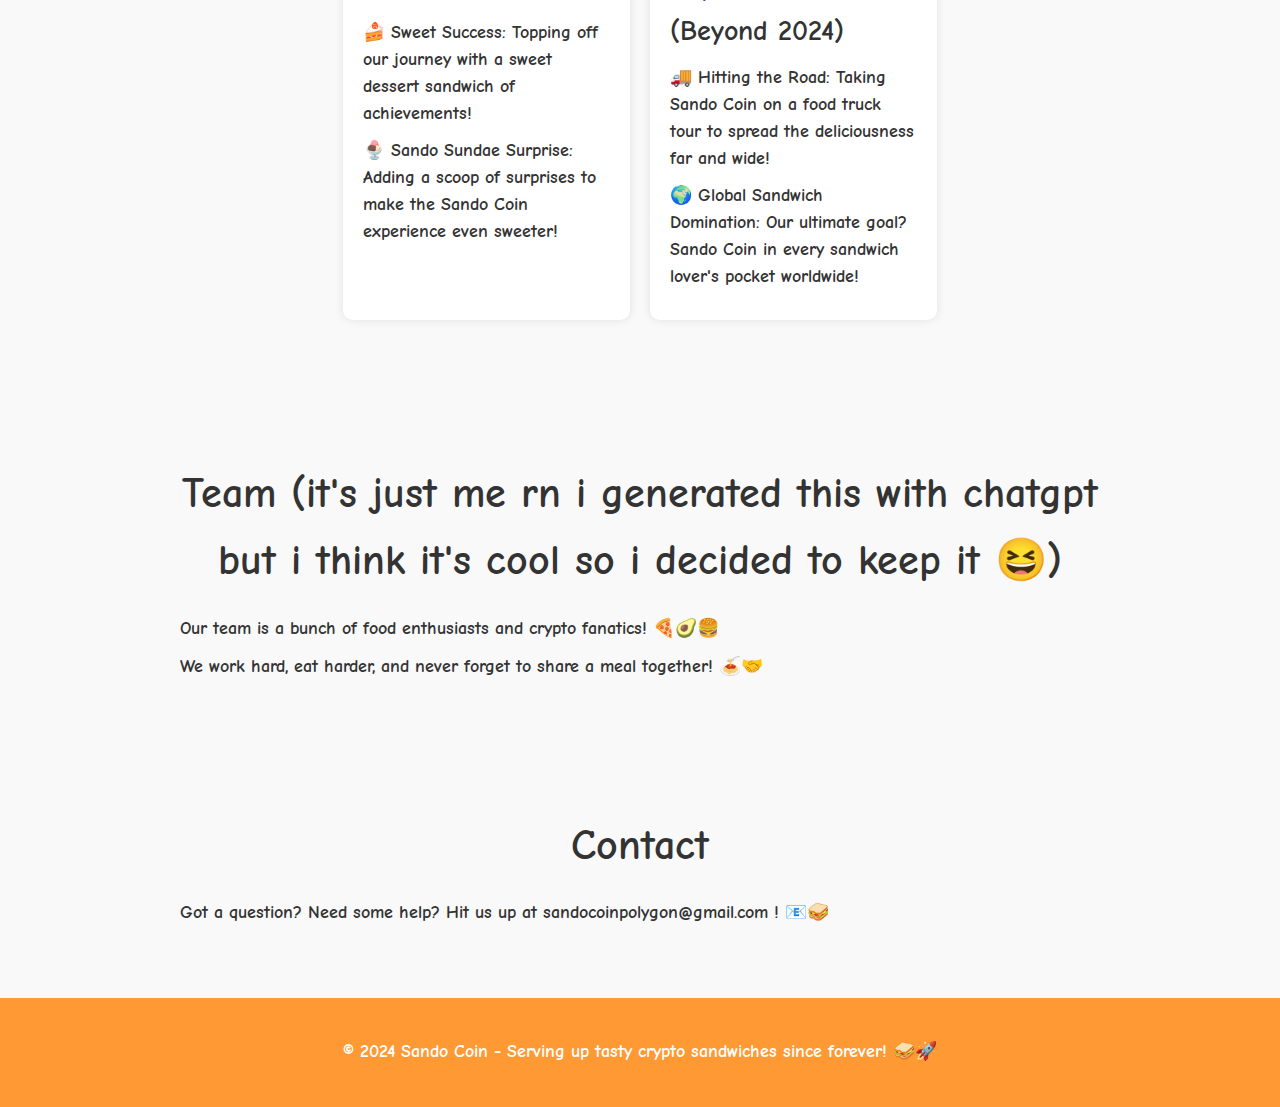
==== commit e1a7ccce: "ok here we go" ====
--- a/index.html
+++ b/index.html
@@ -26,7 +26,7 @@
                             <li><a href="#team">Team</a></li>
                             <li><a href="#contact">Contact</a></li>
                             <li><a href="./whitepaper">Whitepaper</a></li> <!-- Link to the whitepaper -->
-                            <li><a href="./faucet">Whitepaper</a></li>
+                            <li><a href="./faucet">FaucetS</a></li>
                         </ul>
                     </nav>
                 </div>
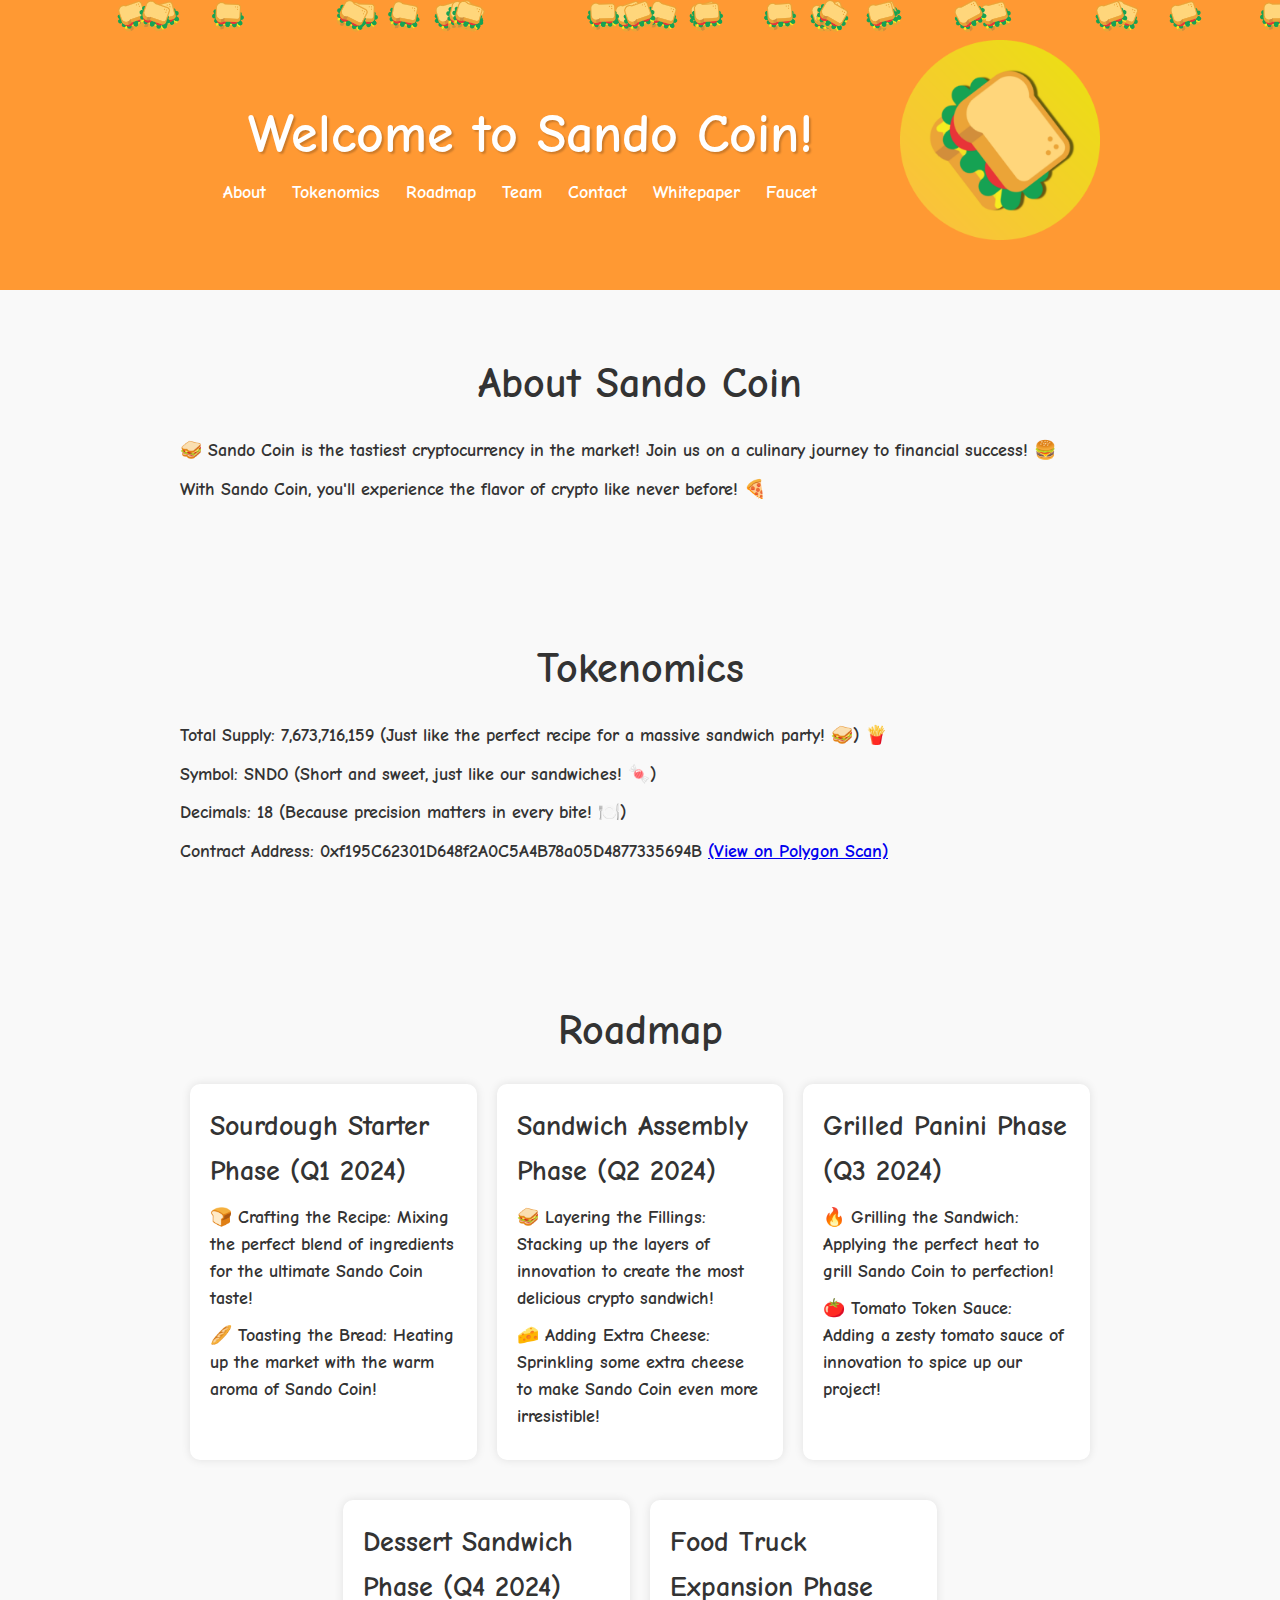
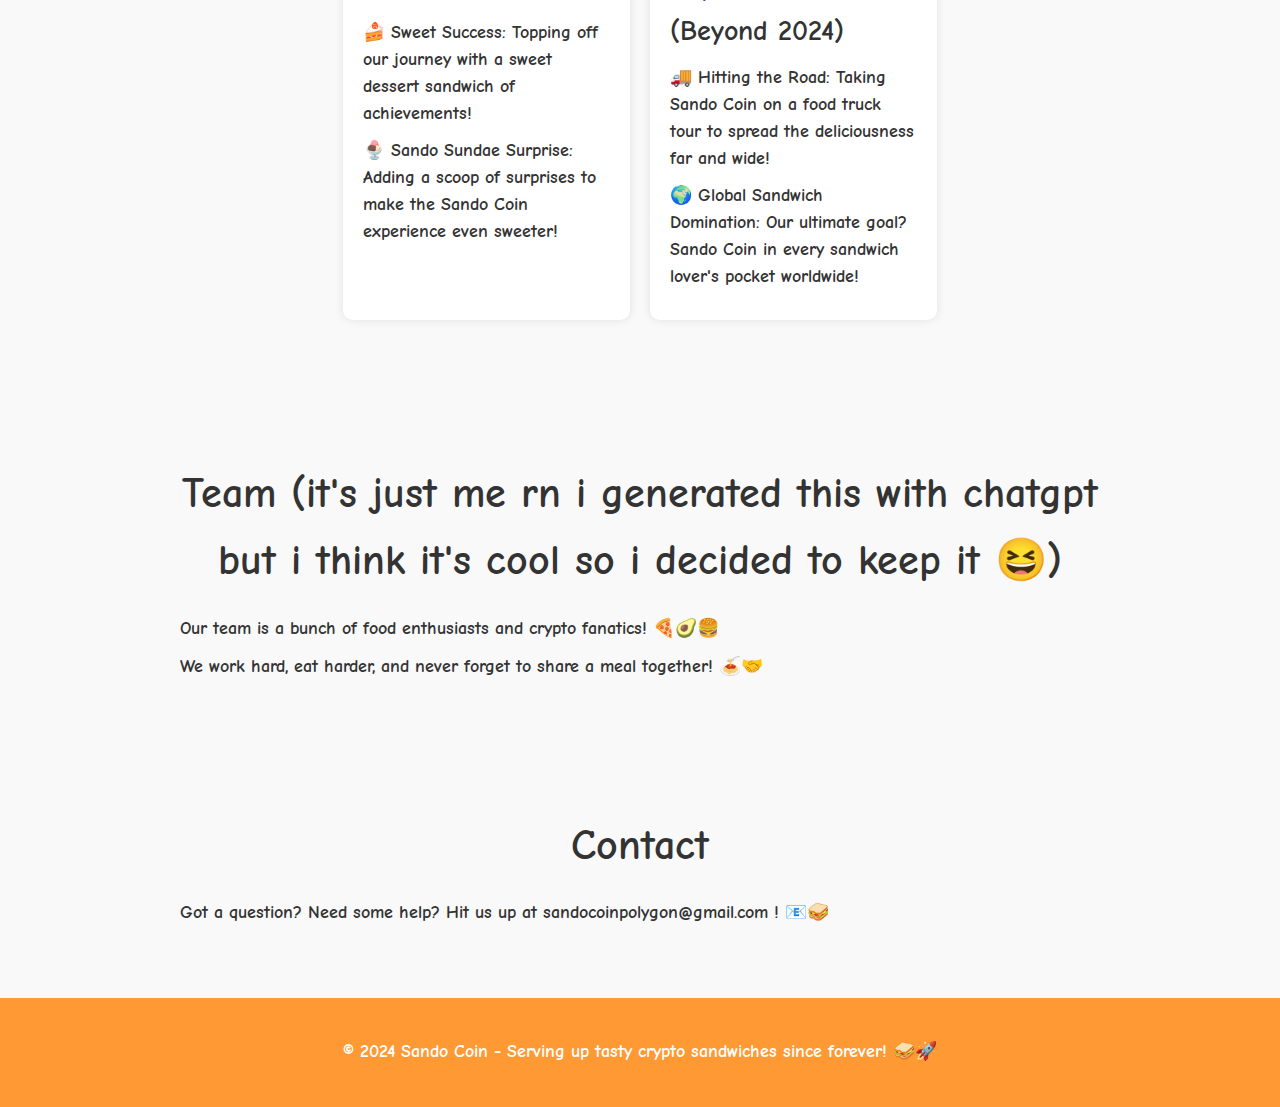
==== commit aecd4e9f: "removed an s" ====
--- a/index.html
+++ b/index.html
@@ -26,7 +26,7 @@
                             <li><a href="#team">Team</a></li>
                             <li><a href="#contact">Contact</a></li>
                             <li><a href="./whitepaper">Whitepaper</a></li> <!-- Link to the whitepaper -->
-                            <li><a href="./faucet">FaucetS</a></li>
+                            <li><a href="./faucet">Faucet</a></li>
                         </ul>
                     </nav>
                 </div>
